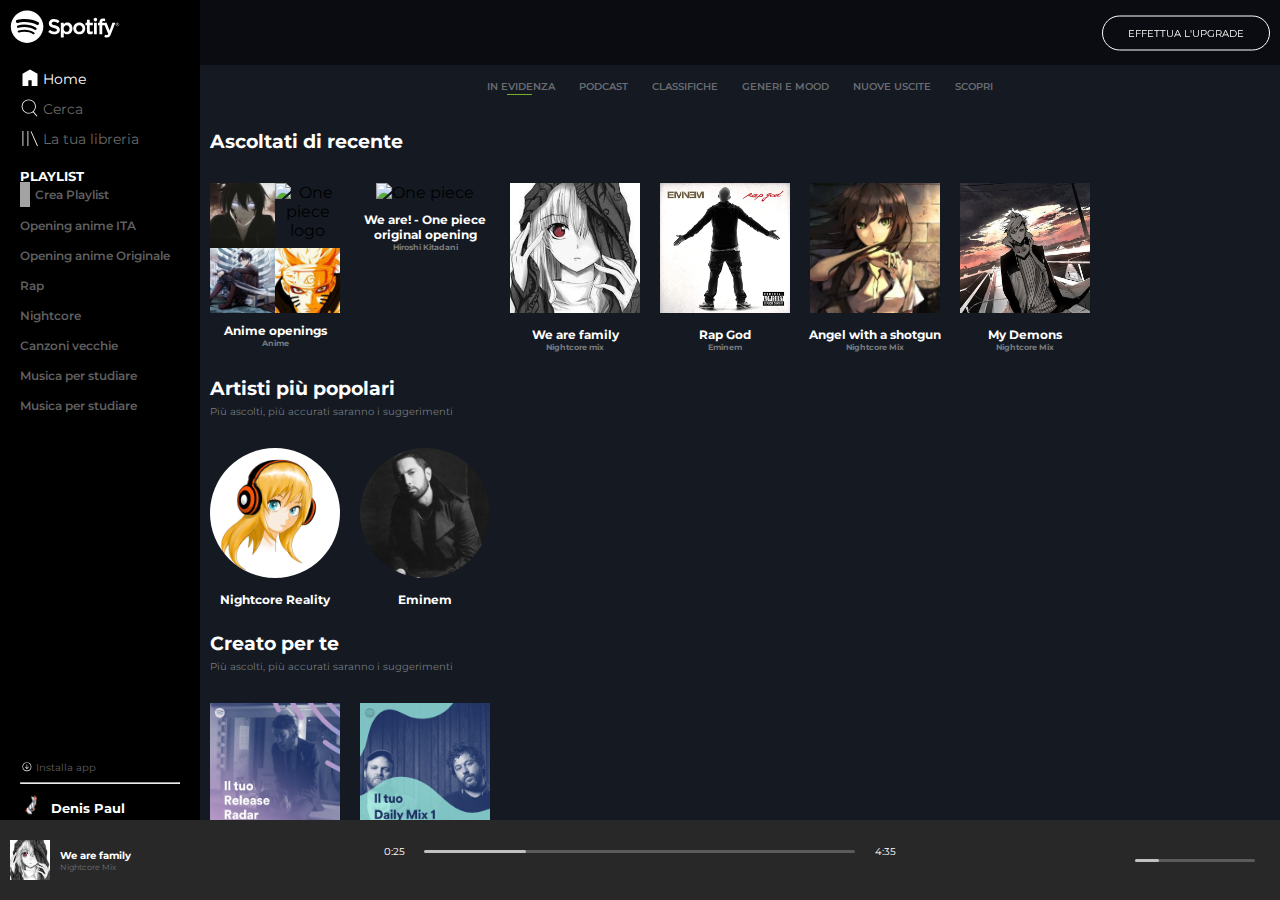
==== Spotify_personale/index.html @ 3743a334 "Mi sono preso la libertà di fare una mia versione" ====
<!DOCTYPE html>
<html lang="en">
    <head>
        <meta charset="UTF-8">
        <meta http-equiv="X-UA-Compatible" content="IE=edge">
        <meta name="viewport" content="width=device-width, initial-scale=1.0">
        <link rel="stylesheet" href="https://cdnjs.cloudflare.com/ajax/libs/font-awesome/5.15.3/css/all.min.css" integrity="sha512-iBBXm8fW90+nuLcSKlbmrPcLa0OT92xO1BIsZ+ywDWZCvqsWgccV3gFoRBv0z+8dLJgyAHIhR35VZc2oM/gI1w==" crossorigin="anonymous" />
        <link rel="preconnect" href="https://fonts.gstatic.com">
        <link href="https://fonts.googleapis.com/css2?family=Montserrat:wght@300;400;500;600;700&display=swap" rel="stylesheet"> 
        <link rel="stylesheet" href="css/style.css">
        <title>Document</title>
    </head>
    <body>

        <!-- barra trasparente superiore -->
        <header>

        </header>
        <!-- /barra trasparente superiore -->

        <!-- Contenuto principale -->
        <main>
            <!-- Menu a sinistra -->
            <section id="left_col">
                <img src="img/logo.svg" alt="Logo" class="logo">
                <img src="img/logo-small.svg" alt="Small logo" class="small_logo">
                <div id="vertical_menu">
                    <a href="#">
                        <img src="img/home.svg" alt="House icon">
                        <span>Home</span>
                    </a>
                    <a href="#">
                        <img src="img/search.svg" alt="Serching icon">
                        <span>Cerca</span>
                    </a>     
                    <a href="#">
                        <img src="img/libreria.svg" alt="Libreria icon">
                        <span>La tua libreria</span>
                    </a>
                </div>
                <div id="playlist">
                    <h5>Playlist</h5>
                    <a href="#">
                        <i class="fas fa-plus"></i>
                        <span>Crea Playlist</span>
                    </a>
                    <ul>
                        <li>
                            <a href="#">Opening anime ITA</a>
                        </li>
                        <li>
                            <a href="#">Opening anime Originale</a>
                        </li>
                        <li>
                            <a href="#">Rap</a>
                        </li>
                        <li>
                            <a href="#">Nightcore</a>
                        </li>
                        <li>
                            <a href="#">Canzoni vecchie</a>
                        </li>
                        <li>
                            <a href="#">Musica per studiare</a>
                        </li>
                        <li>
                            <a href="#">Musica per studiare</a>
                        </li>
                    </ul>
                </div>
                <div id="account">
                    <a href="#">
                        <img src="img/download.svg" alt="download icon">
                        <span  class="download">Installa app</span>
                    </a>

                    <hr>

                    <div class="account_details">
                        <img src="img/Foto profilo Twitch (2).png" alt="Proflie picture">
                        <h5>Denis Paul</h5>
                    </div>
                </div>
            </section>
            <!-- /Menu a sinistra -->
            
            <!-- contenuto principale a destra -->
            <section id="right_col">
                <div class="upgrade">
                    <h2 class="btn">Effettua l'upgrade</h2>
                </div>
                <!-- menu inline -->
                <nav class="navigation_menu">
                    <ul class="menu_inline"> 
                        <li>
                            <a href="#">In evidenza
                                <div class="color_green"></div>
                            </a>
                        </li>
                        <li>
                            <a href="#">Podcast</a>
                        </li>
                        <li>
                            <a href="#">Classifiche</a>
                        </li>
                        <li>
                            <a href="#">Generi e Mood</a>
                        </li>
                        <li>
                            <a href="#">Nuove uscite</a>
                        </li>
                        <li>
                            <a href="#">Scopri</a>
                        </li>
                    </ul>
                </nav>
                <!-- /menu inline -->

                <!-- ascoltate di recente -->
                <div class="section_title">
                    <h3>Ascoltati di recente</h3>
                </div>
                <div id="played">
                    <div class="album">
                        <div class="album_picture">
                            <div class="collage">
                                <img src="img/noragami.jpg" alt="Yato">
                                <img src="img/One_piece_logo.svg" alt="One piece logo">
                                <img src="img/levy_Anime.webp" alt="Levy Ackerman">
                                <img src="img/naruto.jpg" alt="Naruto">
                            </div>
                            <div class="layover">
                                <i class="far fa-play-circle"></i>
                            </div>
                        </div>
                        <h4>Anime openings</h4>
                        <h5>Anime</h5>
                    </div>
                    <div class="album">
                        <div class="album_picture">
                            <img src="img/One_piece_logo.svg" alt="One piece">
                            <div class="layover">
                                <i class="far fa-play-circle"></i>
                            </div>
                        </div>
                        <h4>We are! - One piece original opening</h4>
                        <h5>Hiroshi Kitadani</h5>
                    </div>
                    <div class="album">
                        <div class="album_picture">
                            <img src="img/nightcore_picture_1.jpg" alt="Anime girl">
                            <div class="layover">
                                <i class="far fa-play-circle"></i>
                            </div>
                        </div>
                        <h4>We are family</h4>
                        <h5>Nightcore mix</h5>
                    </div>
                    <div class="album">
                        <div class="album_picture">
                            <img src="img/rap_god_eminem.jpg" alt="rap_god_eminem">
                            <div class="layover">
                                <i class="far fa-play-circle"></i>
                            </div>
                        </div>
                        <h4>Rap God</h4>
                        <h5>Eminem</h5>
                    </div>
                    <div class="album">
                        <div class="album_picture">
                            <img src="img/nightcore_picture_2.jpg" alt="Anime Girl ">
                            <div class="layover">
                                <i class="far fa-play-circle"></i>
                            </div>
                        </div>
                        <h4>Angel with a shotgun</h4>
                        <h5>Nightcore Mix</h5>
                    </div>
                    <div class="album">
                        <div class="album_picture">
                            <img src="img/Nightcore_picture_3.jpg" alt="Anime boy">
                            <div class="layover">
                                <i class="far fa-play-circle"></i>
                            </div>
                        </div>
                        <h4>My Demons</h4>
                        <h5>Nightcore Mix</h5>
                    </div>
                </div>
                <!-- /ascoltate di recente -->

                <!-- artisti popolari -->
                <div class="section_title">
                    <h3>Artisti più popolari</h3>
                    <p class="subtitle">Più ascolti, più accurati saranno i suggerimenti</p>
                </div>
                <div id="popular">
                    <div class="album">
                        <div class="album_picture">
                            <img src="img/Nightcore_Reality.jpg" alt="Nightcore Reality">
                            <div class="layover">
                                <i class="far fa-play-circle"></i>
                            </div>
                        </div>
                        <h4>Nightcore Reality</h4>
                    </div>
                    <div class="album">
                        <div class="album_picture">
                            <img src="img/Eminem.jpg" alt="Eminem">
                            <div class="layover">
                                <i class="far fa-play-circle"></i>
                            </div>
                        </div>
                        <h4>Eminem</h4>
                    </div>
                </div>
                <!-- /artisti popolari -->
                
                <!-- creato per te -->
                <div class="section_title">
                    <h3>Creato per te</h3>
                    <p class="subtitle">Più ascolti, più accurati saranno i suggerimenti</p>
                </div>
                <div id="for_you">
                    <div class="album">
                        <div class="album_picture">
                            <img src="img/radar.jpeg" alt="Release Radar">
                            <div class="layover">
                                <i class="far fa-play-circle"></i>
                            </div>
                        </div>
                        <h4>Release Radar</h4>
                    </div>
                    <div class="album">
                        <div class="album_picture">
                            <img src="img/mixdaily.jpeg" alt="Daily Mix 1">
                            <div class="layover">
                                <i class="far fa-play-circle"></i>
                            </div>
                        </div>
                        <h4>Daily Mix 1</h4>
                    </div>
                </div>
                <!-- /creato per te -->



            </section>
            <!-- /contenuto principale a destra -->

        </main>
        <!-- /Contenuto principale -->

        <footer>
            <div id="footer_left">
                <img src="img/nightcore_picture_1.jpg" alt="Anime Girl">
                <div class="title">
                    <h5>We are family</h5>
                    <span>Nightcore Mix</span>
                </div>
                <div class="icons">
                    <i class="far fa-heart"></i>
                    <i class="far fa-folder"></i>
                </div>
            </div>
            <div id="footer_center">
                <div class="buttons">
                    <i class="fas fa-random"></i>
                    <i class="fas fa-step-backward"></i>
                    <i class="far fa-play-circle play"></i>
                    <i class="fas fa-step-forward"></i>
                    <i class="fas fa-redo-alt"></i>
                </div>
                
                <div class="timeline">
                    <span>0:25</span>
                    <div id="total_time"></div>
                    <div id="current_time">
                        <div class="circle">
                    </div>
                    </div>
                    <span>4:35</span>
                </div>
            </div>
            <div id="footer_right">
                <i class="fas fa-bars"></i>
                <i class="fas fa-desktop"></i>
                <i class="fas fa-volume-up"></i>
                <div id="sound_bar">
                    <div id="max_sound"></div>
                    <div id="current_sound">
                        <div class="circle"></div>
                    </div>
                </div>
            </div>
        </footer>
        
    </body>
</html>
---- Spotify_personale/css/style.css ----
/* common */
* {
    box-sizing: border-box;
    margin: 0;
    padding: 0;
}

body {
    position: relative;
    font-family: 'Montserrat', sans-serif;
}

.clearfix::after {
    content: "";
    display: table;
    clear: both;
}

.btn {
    position: absolute;
    top: 50%;
    right: 10px;
    transform: translateY(-50%);
    text-transform: uppercase;
    padding: 10px 25px;
    font-size: 10px;
    font-weight: 400;
    border-radius: 20px;
    border: 1px solid white;
    color: white;
}
.btn:hover {
    scale: 1.1;
    cursor: pointer;
}

.color_green {
    height: 1px;
    width: 25px;
    margin-left: 20px;
    background-color: #77ae2a;
}

a {
    text-decoration: none;
}
/* main */
.logo {
    margin-top: 10px;
    margin-left: 10px;
    width: 110px;
}
.small_logo {
    display: none;
}

.upgrade {
    position: fixed;
    top: 0;
    right: 0;
    width: calc(100% - 200px);
    height: 65px;
    background-color: rgba(0, 0, 0, 0.5);
    z-index: 8;
}

.navigation_menu {
    text-align: center;
}

.menu_inline {
    display: inline-block;
    list-style: none;
    margin-bottom: 25px;
}
.menu_inline li {
    display: inline-block;
    margin: 10px 10px;
}
.menu_inline a {
    font-weight: 600;
    text-transform: uppercase;
    font-size: 10px;
    text-decoration: none;
    color: #696c71;
}
.menu_inline a:hover {
    color: white;
}

#left_col {
    position: relative;
    display: flex;
    flex-direction: column;
    float: left;
    width: 200px;
    height: calc(100vh - 80px);
    overflow-y: auto;
    background-color: #000000;
}

#vertical_menu a {
    padding: 5px 5px 5px 20px;
    display: flex;
    color: #696969;
}
#vertical_menu a:hover {
    padding-left: 22px;
    color: white;
    border-left: 3px solid #adff2f;

}
#vertical_menu a:first-child {
    margin-top: 20px;
    color: white;
}

#vertical_menu img {
    height: 20px;
    margin-right: 3px;
}
#vertical_menu span {
    padding-top: 2px;
    font-size: 14px;
}

#playlist {
    overflow: auto;
    margin-top: 15px;
    padding-left: 20px;
}

#playlist h5 {
    text-transform: uppercase;
    color: white;
}
#playlist i {
    margin-top: 10px;
    margin-right: 5px;
    padding: 5px;
    background-color: #a3a3a3;
    color: #000000;
}
 #playlist a {
     color: #5f5f5f;
     font-weight: 600;
     font-size: 12px;
}
#playlist a:hover {
     color: white;
}

#playlist li {
    display: flex;
    flex-direction: column;
    margin: 15px 0;
}

#account {
    width: 100%;
    position: absolute;
    bottom: 0;
    left: 0;
    display: flex;
    flex-direction: column;
    padding: 0 20px;
    color: white;
    background-color: black;
}

.download {
    font-size: 10px;
    color: #616161;
}

#account a:hover span{
    color: white;
}

#account span {
    position: relative;
    top: -2px
}

#account a img {
    width: 12px;
}
hr {
    margin: 5px 0;
    color: #616161;
}

.account_details {
    margin-top: 5px;
}

.account_details img {
    width: 22px;
    height: 22px;
    border-radius: 50%;
}

.account_details h5 {
    display: inline-block;
    position: relative;
    bottom: 3px;
    padding-left: 5px;
}


#right_col {
    float: left;
    width: calc(100% - 200px);
    height: calc(100vh - 80px);
    padding-top: 65px;
    overflow-y: auto;
    background-color: #141922;
}


#played {
    display: flex;
    flex-wrap: wrap;
    margin-bottom: 25px;
}

.section_title {
    padding-left: 10px;
    padding-bottom: 20px;
    color: white;
}

.collage {
    display: flex;
    flex-wrap: wrap;
    width: 130px;
    height: 130px;
    margin: 10px;
}

.album {
    position: relative;
    text-align: center;
}

.album img {
    width: 130px;
    margin: 10px;
}
.album h4 {
    width: 150px;
    font-size: 12px;
    color: white;
}
.album h5 {
    font-size: 8px;
    color: #787b7f;
}
.collage img {
    width: 50%;
    padding: 0;
    margin: 0;
}

.layover {
    display: none;
    position: absolute;
    top: 10px;
    left: 10px;
    height: 130px;
    width: 130px;
    background-color: rgba(0, 0, 0, 0.5);
}
.layover i {
    font-size: 50px;
    line-height: 130px;
    text-align: center;
    color: white;
}

.album_picture:hover .layover {
    cursor: pointer;
    display: inline-block;
}

#for_you {
    display: flex;
    flex-wrap: wrap;
    margin-bottom: 25px;
}

.subtitle {
    margin-top: 5px;
    font-size: 10px;
    color: #787b7f;
}

#popular {
    display: flex;
    flex-wrap: wrap;
    margin-bottom: 25px;
}

#popular img {
    border-radius: 50%;
}
#popular .layover {
    border-radius: 50%;
}


/* footer */

footer {
    display: flex;
    justify-content: space-between;
    position: fixed;
    height: 80px;
    width: 100%;
    bottom: 0;
    left: 0;
    background-color: #282828;
    color: white;
}
[id *= "footer_"] {
    height: 100%;
}

#footer_left,
#footer_right {
    display: flex;
    align-items: center;
    width: 200px;
}

#footer_left img {
    width: 40px;
    margin: 0 10px;
}
.title {
    display: flex;
    flex-direction: column;
    margin-right: 15%;
}
.title h5 {
    font-size: 10px;
    color: white;
}
.title span {
    font-size: 8px;
    color: #727272;
}

.icons {
    color: #737373;
}

.icons i:hover {
    color: white;
    cursor: pointer;
}

#footer_center {
    width: 40%;
    padding-top: 10px;
}

.buttons {
    display: flex;
    align-items: flex-start;
    justify-content: center;
    align-items: center;
}

#footer_center i:not([class *= "play"]) {
    margin: 0 5px;
    font-size: 12px;
}
.play {
    margin: 0 15px;
    font-size: 20px;
}
#footer_center i:hover,
#footer_right i:hover {
    cursor: pointer;
    scale: 1.2;
}

.timeline {
    display: flex;
    justify-content: space-between;
    margin-top: 15px;
    position: relative;
}

.timeline span {
    font-size: 10px;
}

#total_time {
    width: 100%;
    margin: 5px 20px;
    height: 3px;
    border-radius: 5px;
    background-color: #5a5a5a;
}
#current_time {
    position: absolute;
    top: 5px;
    left: 20px;
    width: 20%;
    margin-left: 20px;
    height: 3px;
    border-radius: 5px;
    background-color: #c1c1c1;
}

#footer_right {
    display: flex;
}
#footer_right i {
    margin: 0 5px;
    font-size: 10px;
}

#sound_bar {
    position: relative;
    width: 60%;
    margin: 0 auto ;

}

#max_sound {
    width: 100%;
    height: 3px;
    border-radius: 5px;
    background-color: #5a5a5a;
}
#current_sound {
    position: absolute;
    top: 0;
    left: 0;
    width: 20%;
    height: 3px;
    border-radius: 5px;
    background-color: #c1c1c1;
}

#max_sound:hover,
#total_time:hover {
    cursor: pointer;
}
#max_sound:hover + #current_sound,
#total_time:hover + #current_time {
    cursor: pointer;
    background-color: #adff2f;
}
#current_sound:hover,
#current_time:hover {
    cursor: pointer;
    background-color: #adff2f;
}
.circle {
    display: none;
    position: absolute;
    top: -3px;
    left: 100%;
    transform: translateX(-50%);
    width: 10px;
    height: 10px;
    border-radius: 50%;
    background-color: whitesmoke;
}

#max_sound:hover + #current_sound .circle,
#total_time:hover + #current_time .circle {
    display: inline-block;
}
#current_sound:hover .circle,
#current_time:hover .circle{
    display: inline-block;
}
/* media query */

/* XS */
@media screen and (max-width: 487px) {

    .small_logo {
        height: 20px;
        margin-top: 5px;
        display: inline-block;
    }
    .logo {
        display: none;
    }

    #left_col {
        width: 40px;
    }

    #right_col {
        width: calc(100% - 40px);
    }

    .upgrade {
        width: calc(100% - 40px);
    }
    #vertical_menu a {
        padding-left: 10px;
    }
    #vertical_menu a:first-child {
        border: none;
        padding-left: 10px;
        margin-top: 5px;
    }
    #vertical_menu span {
        display: none;
    }

    #playlist {
        display: none;
    }

    #account {
        padding-left: 10px;
    }

    .account_details h5 {
        display: none;
    }
    hr {
        display: none;
    }
    .download {
        display: none;
    }

    #footer_left img {
        width: 20px;
        margin: 0 5px;
    }
    .title {
        margin-right: 2px;
    }
}

/* MD */
@media screen and (max-width: 1023px) {
    .album img {
        width: 110px;
    }
    .album h4 {
        width: 130px;
    }
    .layover {
        width: 110px;
        height: 110px;
    }

    .layover i {
        line-height: 110px;
    }
}

@media screen and (max-height: 320px) {

    #account {
        display: none;
    }
    
}
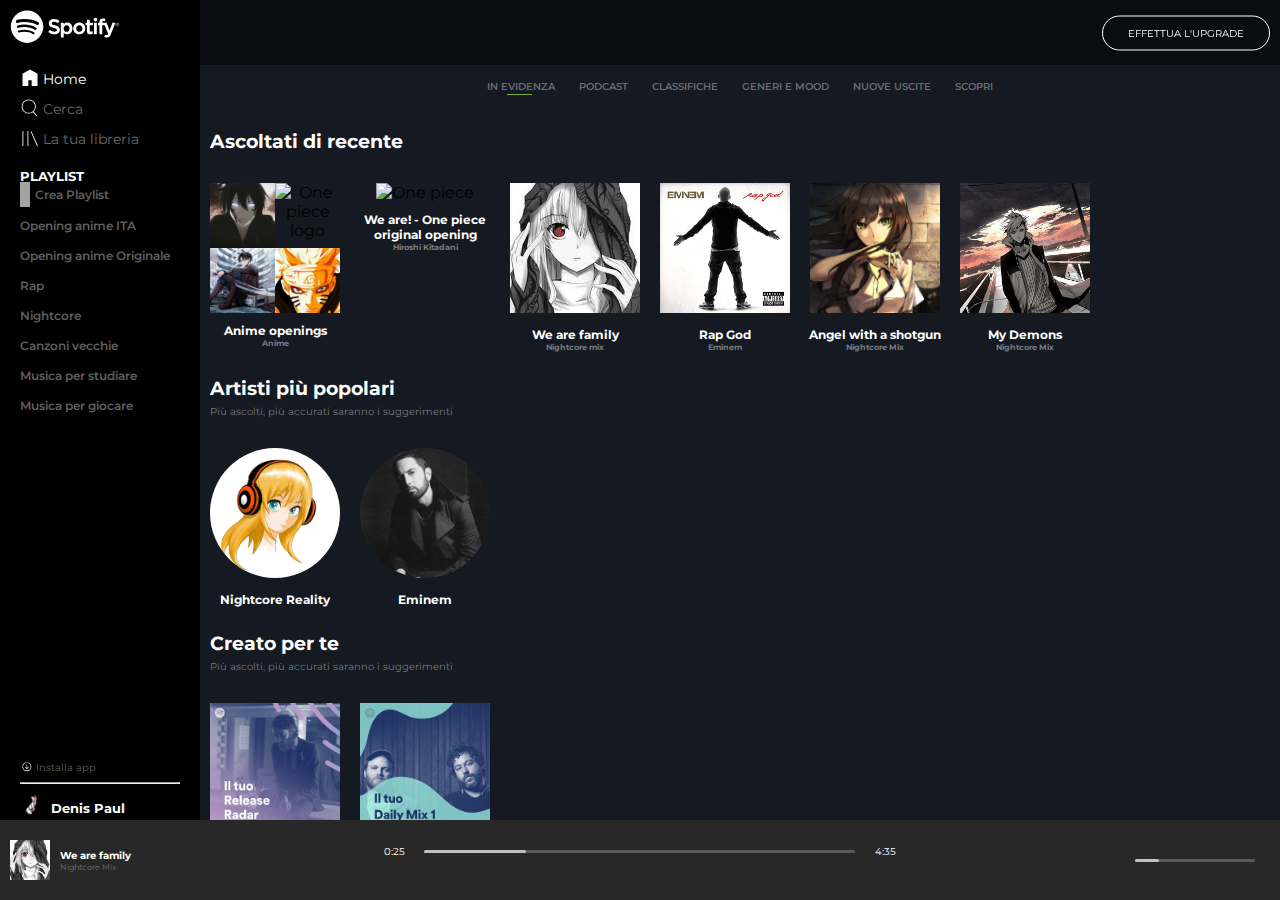
==== commit 7d243ee3: "Piccola correzione playlist personali" ====
--- a/Spotify_personale/index.html
+++ b/Spotify_personale/index.html
@@ -64,7 +64,7 @@
                             <a href="#">Musica per studiare</a>
                         </li>
                         <li>
-                            <a href="#">Musica per studiare</a>
+                            <a href="#">Musica per giocare</a>
                         </li>
                     </ul>
                 </div>
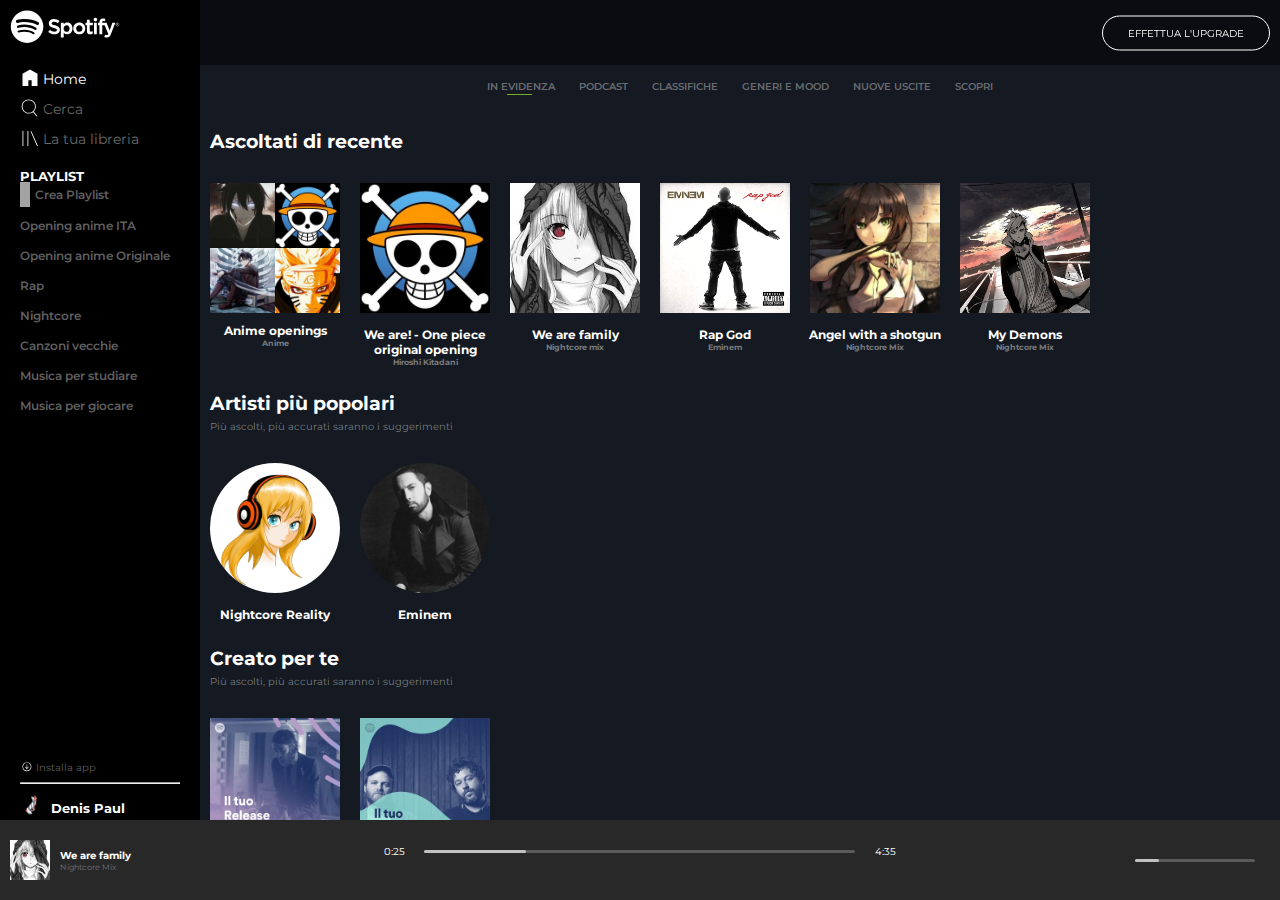
==== commit f62a00b9: "Cambiata un'immagine della versione personalizzata" ====
--- a/Spotify_personale/index.html
+++ b/Spotify_personale/index.html
@@ -125,7 +125,7 @@
                         <div class="album_picture">
                             <div class="collage">
                                 <img src="img/noragami.jpg" alt="Yato">
-                                <img src="img/One_piece_logo.svg" alt="One piece logo">
+                                <img src="img/one-piece-logo-300x300.jpg" alt="One piece logo">
                                 <img src="img/levy_Anime.webp" alt="Levy Ackerman">
                                 <img src="img/naruto.jpg" alt="Naruto">
                             </div>
@@ -138,7 +138,7 @@
                     </div>
                     <div class="album">
                         <div class="album_picture">
-                            <img src="img/One_piece_logo.svg" alt="One piece">
+                            <img src="img/one-piece-logo-300x300.jpg" alt="One piece">
                             <div class="layover">
                                 <i class="far fa-play-circle"></i>
                             </div>
